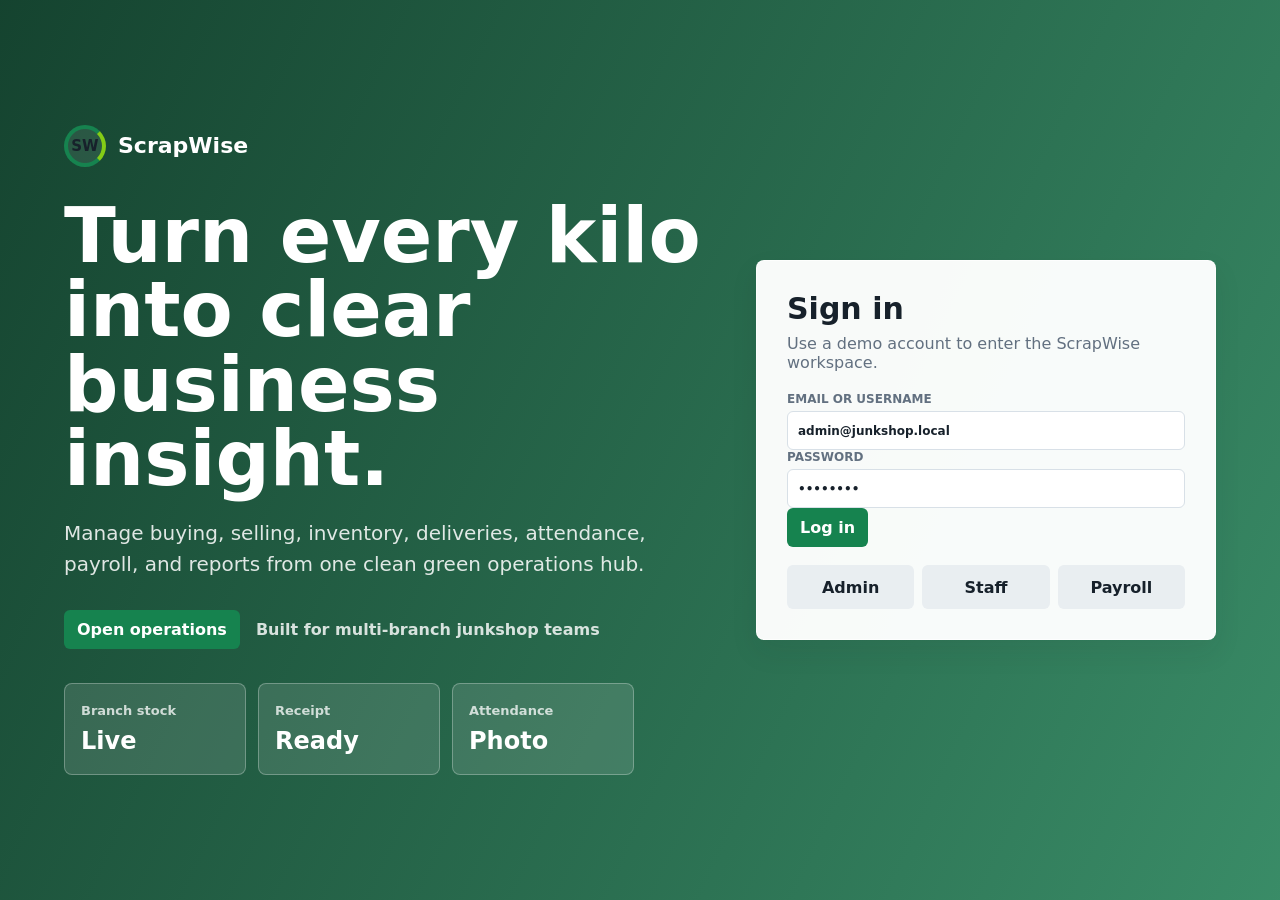
==== index.html @ ba348391 "Add files via upload" ====
<!doctype html>
<html lang="en">
  <head>
    <meta charset="UTF-8" />
    <meta name="viewport" content="width=device-width, initial-scale=1.0" />
    <title>ScrapWise</title>
    <link rel="stylesheet" href="styles.css" />
  </head>
  <body>
    <main id="app"></main>
    <script src="app.js"></script>
  </body>
</html>
---- styles.css ----
:root {
  --ink: #17212b;
  --muted: #627080;
  --line: #d8e0e7;
  --bg: #f1f7f3;
  --panel: #ffffff;
  --accent: #16834f;
  --accent-2: #b45309;
  --danger: #b91c1c;
  --good: #15803d;
  --info: #1d4ed8;
  --soft: #edf5f4;
  --shadow: 0 12px 28px rgba(23, 33, 43, 0.08);
}

* {
  box-sizing: border-box;
}

body {
  margin: 0;
  min-height: 100vh;
  background: var(--bg);
  color: var(--ink);
  font-family: Inter, ui-sans-serif, system-ui, -apple-system, BlinkMacSystemFont, "Segoe UI", sans-serif;
}

button,
input,
select,
textarea {
  font: inherit;
}

button {
  border: 0;
  cursor: pointer;
}

.login-page {
  min-height: 100vh;
  display: flex;
  align-items: stretch;
  padding: 0;
  background:
    linear-gradient(115deg, rgba(7, 56, 35, 0.94), rgba(17, 116, 72, 0.82)),
    url("https://images.unsplash.com/photo-1532996122724-e3c354a0b15b?auto=format&fit=crop&w=1800&q=80") center/cover;
}

.landing-shell {
  width: 100%;
  min-height: 100vh;
  display: grid;
  grid-template-columns: minmax(320px, 1fr) minmax(360px, 460px);
  align-items: center;
  gap: 36px;
  padding: 42px clamp(22px, 5vw, 72px);
}

.landing-copy {
  max-width: 780px;
  color: #ffffff;
}

.landing-brand {
  display: inline-flex;
  align-items: center;
  gap: 12px;
  margin-bottom: 32px;
  font-size: 22px;
  font-weight: 900;
}

.hero-logo {
  background: rgba(255, 255, 255, 0.08);
  border-color: #ffffff;
  border-right-color: #9ee6bd;
  color: #ffffff;
}

.landing-copy h1 {
  max-width: 760px;
  margin: 0;
  font-size: clamp(42px, 6vw, 76px);
  line-height: 0.98;
  letter-spacing: 0;
}

.landing-copy p {
  max-width: 620px;
  margin: 22px 0 0;
  color: rgba(255, 255, 255, 0.86);
  font-size: 20px;
  line-height: 1.55;
}

.landing-actions {
  display: flex;
  flex-wrap: wrap;
  align-items: center;
  gap: 16px;
  margin-top: 30px;
}

.hero-btn {
  display: inline-flex;
  align-items: center;
  min-height: 50px;
  padding-inline: 20px;
  text-decoration: none;
  background: #ffffff;
  color: #0d6039;
}

.landing-actions span {
  color: rgba(255, 255, 255, 0.82);
  font-weight: 800;
}

.hero-metrics {
  display: grid;
  grid-template-columns: repeat(3, minmax(110px, 1fr));
  gap: 12px;
  max-width: 570px;
  margin-top: 34px;
}

.hero-metrics .card {
  min-height: 92px;
  background: rgba(255, 255, 255, 0.12);
  border-color: rgba(255, 255, 255, 0.28);
  color: #ffffff;
  box-shadow: none;
}

.hero-metrics .card .label {
  color: rgba(255, 255, 255, 0.76);
}

.hero-metrics .card .value {
  font-size: 24px;
}

.login-panel {
  width: 100%;
  background: rgba(255, 255, 255, 0.97);
  border: 1px solid rgba(255, 255, 255, 0.72);
  border-radius: 8px;
  box-shadow: var(--shadow);
  padding: 30px;
}

.login-panel h1,
.login-panel h2 {
  margin: 0 0 8px;
  font-size: 30px;
  letter-spacing: 0;
}

.login-panel p {
  color: var(--muted);
  margin: 0 0 20px;
}

.demo-logins {
  display: grid;
  grid-template-columns: repeat(3, 1fr);
  gap: 8px;
  margin-top: 18px;
}

.demo-logins button {
  min-height: 44px;
  border-radius: 6px;
  color: var(--ink);
  background: #e9eef1;
  font-weight: 700;
}

.shell {
  min-height: 100vh;
  display: grid;
  grid-template-columns: 292px 1fr;
}

.sidebar {
  background: #ffffff;
  color: var(--ink);
  padding: 18px 14px;
  display: flex;
  flex-direction: column;
  gap: 18px;
  border-right: 1px solid var(--line);
}

.brand {
  display: flex;
  align-items: center;
  gap: 12px;
  min-height: 62px;
  padding: 0 4px;
  font-weight: 800;
  font-size: 18px;
}

.brand small,
.user-box small {
  display: block;
  margin-top: 2px;
  color: #347b56;
  font-size: 13px;
  font-weight: 700;
}

.brand-logo {
  width: 42px;
  height: 42px;
  display: grid;
  place-items: center;
  border: 4px solid var(--accent);
  border-right-color: #84cc16;
  border-radius: 50%;
  color: #17212b;
  font-size: 15px;
  font-weight: 900;
}

.mark {
  width: 36px;
  height: 36px;
  display: grid;
  place-items: center;
  background: #f59e0b;
  color: #18242f;
  border-radius: 8px;
}

.user-box {
  display: grid;
  grid-template-columns: 44px 1fr;
  align-items: center;
  gap: 12px;
  padding: 12px;
  border: 1px solid transparent;
  border-radius: 8px;
  background: #f1f6fb;
}

.user-box strong,
.user-box span {
  display: block;
}

.user-box span {
  color: var(--ink);
  font-size: 13px;
  margin-top: 3px;
}

.avatar {
  width: 44px;
  height: 44px;
  display: grid !important;
  place-items: center;
  border-radius: 50%;
  background: var(--accent);
  color: #ffffff !important;
  font-weight: 900;
}

.nav {
  display: grid;
  gap: 7px;
}

.nav button {
  min-height: 46px;
  display: grid;
  grid-template-columns: 28px 1fr;
  align-items: center;
  gap: 10px;
  text-align: left;
  padding: 10px 14px;
  border-radius: 8px;
  color: #536680;
  background: transparent;
  font-weight: 800;
}

.nav button.active,
.nav button:hover {
  background: var(--accent);
  color: #ffffff;
  box-shadow: 0 6px 14px rgba(22, 131, 79, 0.22);
}

.nav-icon {
  width: 22px;
  height: 22px;
  fill: none;
  stroke: currentColor;
  stroke-width: 2;
  stroke-linecap: round;
  stroke-linejoin: round;
}

.logout {
  margin-top: auto;
  min-height: 42px;
  display: grid;
  grid-template-columns: 22px 1fr;
  align-items: center;
  gap: 8px;
  border-radius: 6px;
  background: #ffffff;
  color: #17212b;
  border: 1px solid var(--line);
  font-weight: 800;
}

.sidebar-footer {
  margin-top: auto;
  display: grid;
  gap: 14px;
  padding-top: 14px;
  border-top: 1px solid var(--line);
}

.language-row {
  display: flex;
  align-items: center;
  justify-content: space-between;
  gap: 12px;
  color: #536680;
  font-weight: 800;
}

.language-toggle {
  display: inline-flex;
  padding: 3px;
  border: 1px solid var(--line);
  border-radius: 8px;
  background: #f1f6fb;
}

.language-toggle button {
  min-width: 44px;
  min-height: 32px;
  border-radius: 6px;
  background: transparent;
  color: #536680;
  font-weight: 900;
}

.language-toggle button.active {
  background: var(--accent);
  color: #ffffff;
}

.content {
  min-width: 0;
  padding: 32px;
}

.topbar {
  display: flex;
  align-items: flex-start;
  justify-content: space-between;
  gap: 16px;
  margin-bottom: 18px;
}

.topbar h2 {
  margin: 0;
  font-size: 28px;
}

.topbar p {
  margin: 5px 0 0;
  color: var(--muted);
}

.grid {
  display: grid;
  gap: 14px;
}

.cards {
  grid-template-columns: repeat(auto-fit, minmax(190px, 1fr));
}

.card,
.panel {
  background: var(--panel);
  border: 1px solid var(--line);
  border-radius: 8px;
  box-shadow: 0 5px 16px rgba(23, 33, 43, 0.05);
}

.card {
  padding: 16px;
  min-height: 104px;
}

.card .label {
  color: var(--muted);
  font-size: 13px;
  font-weight: 700;
}

.card .value {
  display: block;
  margin-top: 8px;
  font-size: 26px;
  font-weight: 850;
}

.panel {
  padding: 16px;
}

.panel-head {
  display: flex;
  align-items: center;
  justify-content: space-between;
  gap: 12px;
  margin-bottom: 14px;
}

.panel-head h3 {
  margin: 0;
  font-size: 18px;
}

.toolbar {
  display: flex;
  flex-wrap: wrap;
  gap: 8px;
  align-items: center;
  margin-bottom: 14px;
}

.form-grid {
  display: grid;
  grid-template-columns: repeat(auto-fit, minmax(180px, 1fr));
  gap: 10px;
}

label {
  display: grid;
  gap: 5px;
  color: var(--muted);
  font-size: 12px;
  font-weight: 800;
  text-transform: uppercase;
}

input,
select,
textarea {
  width: 100%;
  min-height: 39px;
  border: 1px solid var(--line);
  border-radius: 6px;
  background: #ffffff;
  color: var(--ink);
  padding: 8px 10px;
}

textarea {
  min-height: 76px;
  resize: vertical;
}

.btn {
  min-height: 39px;
  padding: 8px 13px;
  border-radius: 6px;
  background: var(--accent);
  color: #ffffff;
  font-weight: 800;
}

.btn.secondary {
  background: #e7eef1;
  color: var(--ink);
}

.btn.warning {
  background: var(--accent-2);
}

.btn.danger {
  background: var(--danger);
}

.camera-box {
  display: grid;
  grid-template-columns: repeat(auto-fit, minmax(220px, 1fr));
  gap: 12px;
  margin: 14px 0;
}

.camera-box video,
.attendance-photo {
  width: 100%;
  aspect-ratio: 4 / 3;
  object-fit: cover;
  border: 1px solid var(--line);
  border-radius: 8px;
  background: #101820;
}

.thumb {
  width: 72px;
  height: 54px;
  object-fit: cover;
  border: 1px solid var(--line);
  border-radius: 6px;
}

.file-capture {
  width: auto;
  min-height: 39px;
  display: inline-grid;
  place-items: center;
  padding: 8px 13px;
  border-radius: 6px;
  background: #e7eef1;
  color: var(--ink);
}

.file-capture input {
  display: none;
}

.table-wrap {
  overflow-x: auto;
}

table {
  width: 100%;
  border-collapse: collapse;
  min-width: 760px;
}

th,
td {
  padding: 11px 10px;
  border-bottom: 1px solid var(--line);
  text-align: left;
  vertical-align: top;
}

tr.row-editing td {
  background: #fff7df;
}

th {
  background: #eef3f5;
  color: #405160;
  font-size: 12px;
  text-transform: uppercase;
}

.amount,
.num {
  text-align: right;
}

.badge {
  display: inline-flex;
  align-items: center;
  min-height: 24px;
  padding: 3px 8px;
  border-radius: 999px;
  background: #edf2f7;
  color: #314353;
  font-size: 12px;
  font-weight: 800;
}

.badge.good {
  background: #dcfce7;
  color: #166534;
}

.badge.warn {
  background: #fef3c7;
  color: #92400e;
}

.badge.danger {
  background: #fee2e2;
  color: #991b1b;
}

.split {
  display: grid;
  grid-template-columns: minmax(280px, 0.85fr) minmax(360px, 1.15fr);
  gap: 14px;
}

.bars {
  display: grid;
  gap: 10px;
}

.bar-row {
  display: grid;
  grid-template-columns: 140px 1fr 72px;
  gap: 10px;
  align-items: center;
}

.bar {
  height: 14px;
  background: #e6edf1;
  border-radius: 99px;
  overflow: hidden;
}

.bar span {
  display: block;
  height: 100%;
  border-radius: inherit;
  background: linear-gradient(90deg, #0f766e, #f59e0b);
}

.notice {
  padding: 10px 12px;
  border: 1px solid #f6d58b;
  background: #fff7df;
  color: #784b07;
  border-radius: 6px;
  margin-bottom: 12px;
}

.hidden {
  display: none !important;
}

@media (max-width: 860px) {
  .landing-shell {
    grid-template-columns: 1fr;
    gap: 24px;
    padding: 24px;
  }

  .landing-copy h1 {
    font-size: 42px;
  }

  .landing-copy p {
    font-size: 17px;
  }

  .hero-metrics {
    grid-template-columns: 1fr;
  }

  .shell {
    grid-template-columns: 1fr;
  }

  .sidebar {
    position: static;
  }

  .nav {
    grid-template-columns: repeat(auto-fit, minmax(135px, 1fr));
  }

  .split {
    grid-template-columns: 1fr;
  }

  .content {
    padding: 16px;
  }

  .topbar {
    display: grid;
  }
}
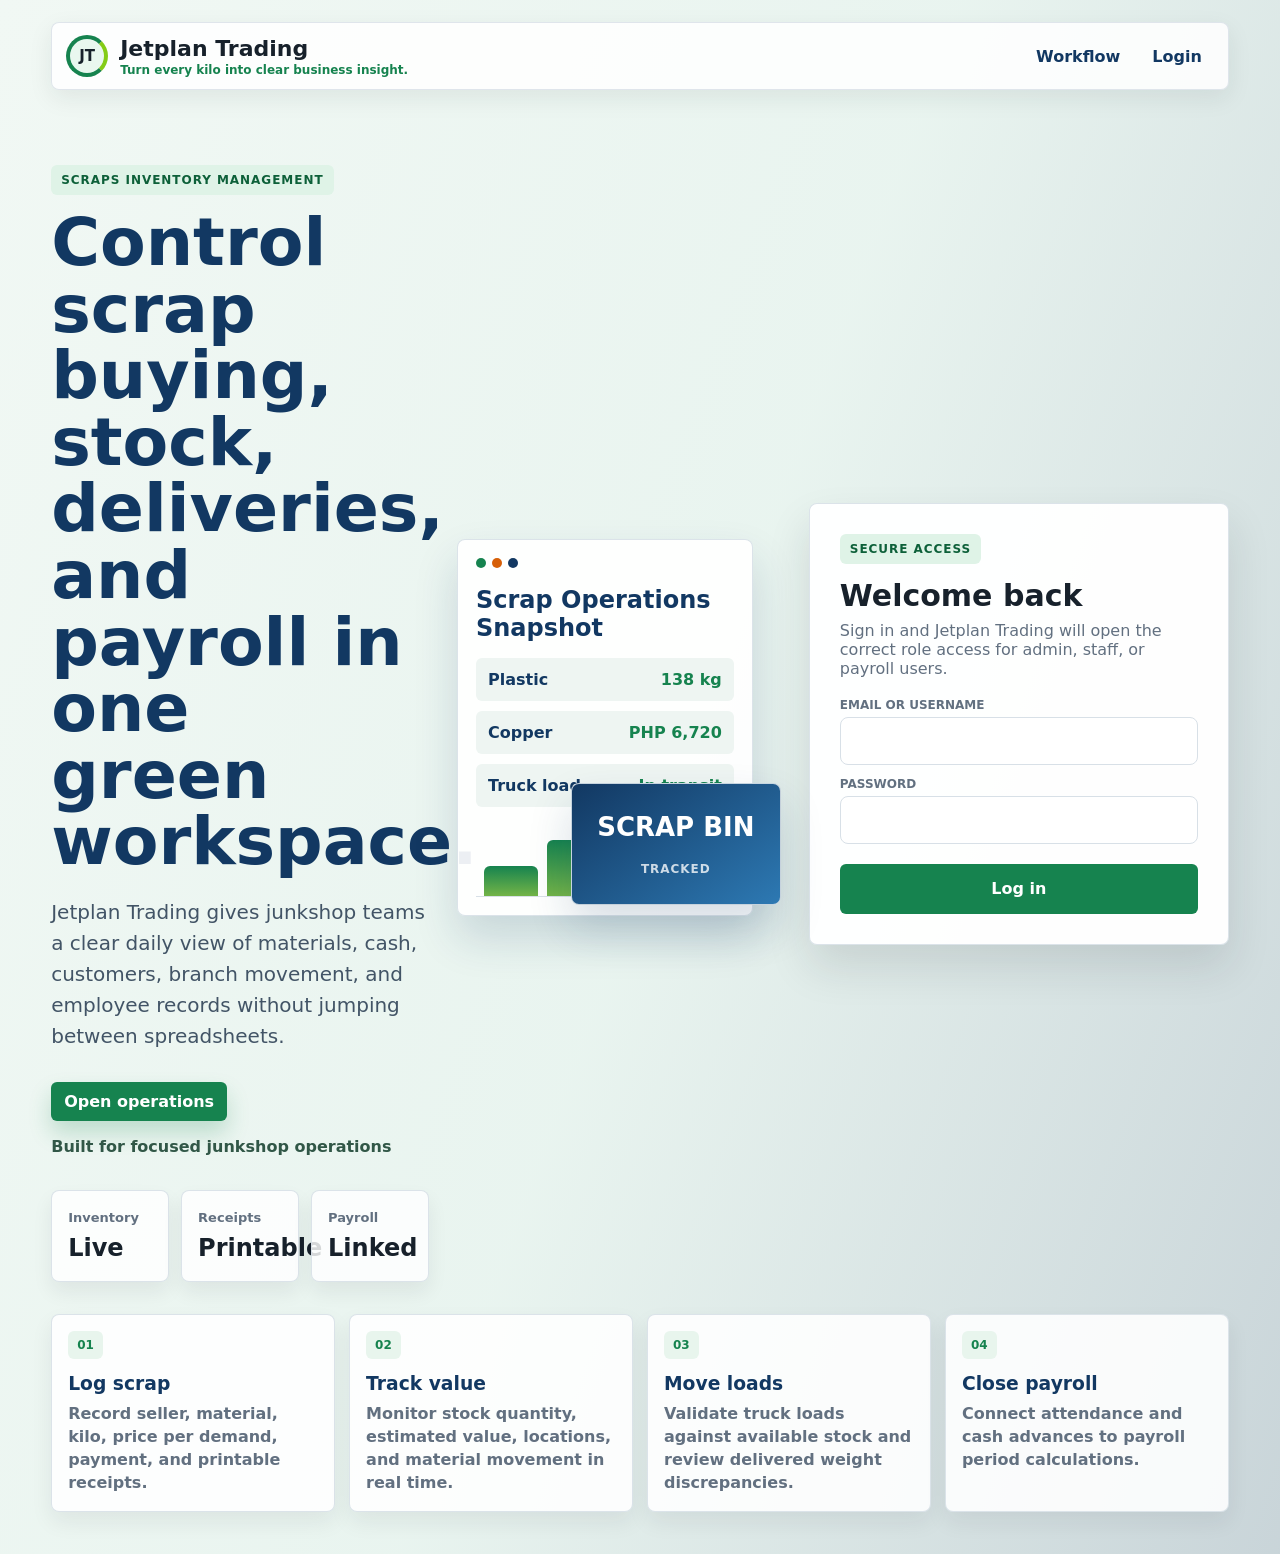
==== commit f037fd39: "Add files via upload" ====
--- a/index.html
+++ b/index.html
@@ -3,7 +3,7 @@
   <head>
     <meta charset="UTF-8" />
     <meta name="viewport" content="width=device-width, initial-scale=1.0" />
-    <title>ScrapWise</title>
+    <title>Jetplan Trading</title>
     <link rel="stylesheet" href="styles.css" />
   </head>
   <body>
--- a/styles.css
+++ b/styles.css
@@ -37,59 +37,130 @@
   cursor: pointer;
 }
 
+.inline-field-action {
+  display: grid;
+  grid-template-columns: minmax(0, 1fr) auto;
+  gap: 8px;
+  align-items: stretch;
+}
+
+.inline-field-action .btn {
+  min-height: 40px;
+  white-space: nowrap;
+}
+
 .login-page {
   min-height: 100vh;
-  display: flex;
-  align-items: stretch;
+  display: block;
   padding: 0;
   background:
-    linear-gradient(115deg, rgba(7, 56, 35, 0.94), rgba(17, 116, 72, 0.82)),
-    url("https://images.unsplash.com/photo-1532996122724-e3c354a0b15b?auto=format&fit=crop&w=1800&q=80") center/cover;
+    linear-gradient(110deg, rgba(241, 248, 244, 0.98), rgba(232, 244, 239, 0.9) 52%, rgba(18, 56, 98, 0.18)),
+    url("https://images.unsplash.com/photo-1532996122724-e3c354a0b15b?auto=format&fit=crop&w=1800&q=80") center/cover fixed;
+}
+
+.landing-wrap {
+  min-height: 100vh;
+  display: grid;
+  gap: 24px;
+  padding: 22px clamp(18px, 4vw, 64px) 42px;
+}
+
+.landing-nav {
+  display: flex;
+  align-items: center;
+  justify-content: space-between;
+  gap: 18px;
+  padding: 12px 14px;
+  border: 1px solid rgba(216, 224, 231, 0.82);
+  border-radius: 8px;
+  background: rgba(255, 255, 255, 0.86);
+  box-shadow: 0 8px 24px rgba(23, 33, 43, 0.08);
+}
+
+.landing-nav nav {
+  display: flex;
+  gap: 8px;
+}
+
+.landing-nav a {
+  display: inline-flex;
+  align-items: center;
+  min-height: 38px;
+  padding: 0 12px;
+  border-radius: 6px;
+  color: #123862;
+  font-weight: 850;
+  text-decoration: none;
 }
 
 .landing-shell {
   width: 100%;
-  min-height: 100vh;
-  display: grid;
-  grid-template-columns: minmax(320px, 1fr) minmax(360px, 460px);
-  align-items: center;
-  gap: 36px;
-  padding: 42px clamp(22px, 5vw, 72px);
+  display: grid;
+  grid-template-columns: minmax(360px, 1.05fr) minmax(320px, .9fr) minmax(340px, 420px);
+  align-items: center;
+  gap: 28px;
+  padding: clamp(28px, 4vw, 54px) 0 8px;
 }
 
 .landing-copy {
-  max-width: 780px;
-  color: #ffffff;
+  max-width: 760px;
+  color: var(--ink);
 }
 
 .landing-brand {
   display: inline-flex;
   align-items: center;
   gap: 12px;
-  margin-bottom: 32px;
   font-size: 22px;
   font-weight: 900;
 }
 
+.landing-brand span:last-child {
+  display: grid;
+  gap: 2px;
+}
+
+.landing-brand small {
+  color: var(--accent);
+  font-size: 12px;
+  font-weight: 850;
+}
+
 .hero-logo {
-  background: rgba(255, 255, 255, 0.08);
-  border-color: #ffffff;
-  border-right-color: #9ee6bd;
-  color: #ffffff;
+  background: #e9f7ef;
+  border-color: #16834f;
+  border-right-color: #123862;
+  color: #0d6039;
+}
+
+.landing-kicker,
+.login-eyebrow {
+  display: inline-flex;
+  width: fit-content;
+  margin-bottom: 14px;
+  padding: 8px 10px;
+  border-radius: 6px;
+  background: #dff3e7;
+  color: #0d6039;
+  font-size: 12px;
+  font-weight: 900;
+  letter-spacing: .08em;
+  text-transform: uppercase;
 }
 
 .landing-copy h1 {
   max-width: 760px;
   margin: 0;
-  font-size: clamp(42px, 6vw, 76px);
-  line-height: 0.98;
+  color: #123862;
+  font-size: clamp(42px, 5.2vw, 72px);
+  line-height: 1;
   letter-spacing: 0;
 }
 
 .landing-copy p {
   max-width: 620px;
   margin: 22px 0 0;
-  color: rgba(255, 255, 255, 0.86);
+  color: #425466;
   font-size: 20px;
   line-height: 1.55;
 }
@@ -108,12 +179,13 @@
   min-height: 50px;
   padding-inline: 20px;
   text-decoration: none;
-  background: #ffffff;
-  color: #0d6039;
+  background: var(--accent);
+  color: #ffffff;
+  box-shadow: 0 12px 22px rgba(22, 131, 79, 0.22);
 }
 
 .landing-actions span {
-  color: rgba(255, 255, 255, 0.82);
+  color: #315747;
   font-weight: 800;
 }
 
@@ -127,26 +199,132 @@
 
 .hero-metrics .card {
   min-height: 92px;
-  background: rgba(255, 255, 255, 0.12);
-  border-color: rgba(255, 255, 255, 0.28);
-  color: #ffffff;
-  box-shadow: none;
+  background: rgba(255, 255, 255, 0.82);
+  border-color: rgba(216, 224, 231, 0.9);
+  color: var(--ink);
+  box-shadow: 0 10px 20px rgba(23, 33, 43, 0.07);
 }
 
 .hero-metrics .card .label {
-  color: rgba(255, 255, 255, 0.76);
+  color: var(--muted);
 }
 
 .hero-metrics .card .value {
   font-size: 24px;
 }
 
+.landing-visual {
+  position: relative;
+  min-height: 430px;
+}
+
+.visual-card {
+  border: 1px solid rgba(216, 224, 231, 0.9);
+  border-radius: 8px;
+  background: rgba(255, 255, 255, 0.92);
+  box-shadow: 0 22px 44px rgba(18, 56, 98, 0.16);
+}
+
+.visual-main {
+  position: absolute;
+  inset: 30px 28px auto 0;
+  min-height: 298px;
+  padding: 18px;
+}
+
+.visual-head {
+  display: flex;
+  gap: 6px;
+  margin-bottom: 18px;
+}
+
+.visual-head span {
+  width: 10px;
+  height: 10px;
+  border-radius: 50%;
+  background: #16834f;
+}
+
+.visual-head span:nth-child(2) { background: #d65f08; }
+.visual-head span:nth-child(3) { background: #123862; }
+
+.visual-main h3 {
+  margin: 0 0 16px;
+  color: #123862;
+  font-size: 24px;
+}
+
+.visual-row {
+  display: grid;
+  grid-template-columns: 1fr auto;
+  gap: 10px;
+  align-items: center;
+  margin-top: 10px;
+  padding: 12px;
+  border-radius: 6px;
+  background: #eef5f2;
+  color: #123862;
+  font-weight: 850;
+}
+
+.visual-row strong {
+  color: var(--accent);
+}
+
+.visual-bars {
+  display: grid;
+  grid-template-columns: repeat(4, 1fr);
+  align-items: end;
+  gap: 9px;
+  height: 72px;
+  margin-top: 18px;
+  padding: 0 8px;
+  border-bottom: 1px solid var(--line);
+}
+
+.visual-bars i {
+  display: block;
+  border-radius: 6px 6px 0 0;
+  background: linear-gradient(180deg, #16834f, #73b447);
+}
+
+.visual-bars i:nth-child(1) { height: 42%; }
+.visual-bars i:nth-child(2) { height: 78%; }
+.visual-bars i:nth-child(3) { height: 55%; background: linear-gradient(180deg, #123862, #2d79b3); }
+.visual-bars i:nth-child(4) { height: 88%; }
+
+.visual-bin {
+  position: absolute;
+  right: 0;
+  bottom: 34px;
+  width: 210px;
+  min-height: 122px;
+  display: grid;
+  place-items: center;
+  padding: 18px;
+  background: linear-gradient(145deg, #123862, #2d79b3);
+  color: #fff;
+  text-align: center;
+}
+
+.visual-bin strong {
+  font-size: 26px;
+}
+
+.visual-bin span {
+  color: rgba(255, 255, 255, 0.78);
+  font-size: 12px;
+  font-weight: 900;
+  letter-spacing: .08em;
+  text-transform: uppercase;
+}
+
 .login-panel {
   width: 100%;
-  background: rgba(255, 255, 255, 0.97);
-  border: 1px solid rgba(255, 255, 255, 0.72);
+  background: rgba(255, 255, 255, 0.96);
+  border: 1px solid rgba(216, 224, 231, 0.9);
   border-radius: 8px;
-  box-shadow: var(--shadow);
+  box-shadow: 0 22px 44px rgba(23, 33, 43, 0.12);
   padding: 30px;
 }
 
@@ -162,19 +340,57 @@
   margin: 0 0 20px;
 }
 
-.demo-logins {
-  display: grid;
-  grid-template-columns: repeat(3, 1fr);
-  gap: 8px;
-  margin-top: 18px;
-}
-
-.demo-logins button {
-  min-height: 44px;
+.login-panel label {
+  margin-bottom: 12px;
+}
+
+.login-panel input {
+  min-height: 48px;
+  border-radius: 8px;
+}
+
+.login-panel button[type="submit"] {
+  width: 100%;
+  min-height: 50px;
+  margin-top: 8px;
+}
+
+.landing-workflow {
+  display: grid;
+  grid-template-columns: repeat(4, minmax(180px, 1fr));
+  gap: 14px;
+}
+
+.landing-workflow article {
+  min-height: 150px;
+  padding: 16px;
+  border: 1px solid rgba(216, 224, 231, 0.9);
+  border-radius: 8px;
+  background: rgba(255, 255, 255, 0.88);
+  box-shadow: 0 10px 22px rgba(23, 33, 43, 0.07);
+}
+
+.landing-workflow span {
+  display: inline-flex;
+  margin-bottom: 14px;
+  padding: 7px 9px;
   border-radius: 6px;
-  color: var(--ink);
-  background: #e9eef1;
-  font-weight: 700;
+  background: #e8f5ed;
+  color: var(--accent);
+  font-size: 12px;
+  font-weight: 900;
+}
+
+.landing-workflow h3 {
+  margin: 0 0 8px;
+  color: #123862;
+}
+
+.landing-workflow p {
+  margin: 0;
+  color: var(--muted);
+  line-height: 1.45;
+  font-weight: 650;
 }
 
 .shell {
@@ -432,6 +648,870 @@
   font-size: 18px;
 }
 
+.inner-head {
+  margin-top: 14px;
+}
+
+.tab-row {
+  display: flex;
+  flex-wrap: wrap;
+  gap: 10px;
+  margin: 0 0 14px;
+  padding: 8px;
+  border: 1px solid var(--line);
+  border-radius: 8px;
+  background: #f8fbfc;
+  box-shadow: inset 0 0 0 1px rgba(18, 56, 98, 0.04);
+}
+
+.tab-row button {
+  --tab-color: #123862;
+  min-height: 38px;
+  padding: 0 16px;
+  border-radius: 6px;
+  background: var(--tab-color);
+  color: #ffffff;
+  font-weight: 850;
+  box-shadow: 0 6px 14px rgba(18, 56, 98, 0.12);
+  transition: transform 0.15s ease, box-shadow 0.15s ease, filter 0.15s ease;
+}
+
+.tab-row button:nth-child(2),
+.tab-row button:nth-child(5) {
+  --tab-color: #d65f08;
+}
+
+.tab-row button:nth-child(3) {
+  --tab-color: #16834f;
+}
+
+.tab-row button:nth-child(4) {
+  --tab-color: #123862;
+}
+
+.tab-row button:nth-child(6) {
+  --tab-color: #16834f;
+}
+
+.tab-row button:hover {
+  filter: brightness(1.06);
+  transform: translateY(-1px);
+}
+
+.tab-row button.active {
+  background: var(--tab-color);
+  color: #ffffff;
+  outline: 3px solid rgba(22, 131, 79, 0.22);
+  box-shadow: 0 10px 20px rgba(18, 56, 98, 0.2), inset 0 -4px 0 rgba(255, 255, 255, 0.28);
+  transform: translateY(-1px);
+}
+
+.report-tab-row {
+  gap: 6px;
+  padding: 6px;
+  margin-bottom: 10px;
+}
+
+.report-tab-row button {
+  min-height: 32px;
+  padding: 0 12px;
+  font-size: 13px;
+}
+
+.material-day-list {
+  display: grid;
+  gap: 14px;
+}
+
+.material-stock-card {
+  overflow: hidden;
+  border: 1px solid var(--line);
+  border-radius: 8px;
+  background: #ffffff;
+}
+
+.material-stock-head {
+  display: flex;
+  align-items: center;
+  justify-content: space-between;
+  gap: 12px;
+  padding: 14px 16px;
+  background: #eef5f2;
+  border-bottom: 1px solid var(--line);
+}
+
+.material-stock-head h3 {
+  margin: 0 0 4px;
+  color: #123862;
+}
+
+.material-stock-head span {
+  color: var(--muted);
+  font-size: 12px;
+  font-weight: 850;
+}
+
+.material-stock-summary {
+  display: grid;
+  gap: 4px;
+  text-align: right;
+  white-space: nowrap;
+}
+
+.material-stock-summary strong {
+  color: var(--accent);
+  font-size: 22px;
+}
+
+.material-day {
+  padding: 14px 16px;
+  border-top: 1px solid #edf2f5;
+}
+
+.material-day:first-of-type {
+  border-top: 0;
+}
+
+.material-day-head {
+  display: flex;
+  justify-content: space-between;
+  gap: 12px;
+  margin-bottom: 8px;
+}
+
+.material-day-head span {
+  color: var(--muted);
+  font-size: 12px;
+  font-weight: 850;
+}
+
+.report-summary-grid {
+  display: grid;
+  grid-template-columns: repeat(auto-fit, minmax(190px, 1fr));
+  gap: 12px;
+}
+
+.report-summary-card {
+  display: grid;
+  gap: 7px;
+  padding: 14px;
+  border: 1px solid var(--line);
+  border-left: 5px solid var(--accent);
+  border-radius: 8px;
+  background: #ffffff;
+  box-shadow: 0 8px 18px rgba(23, 33, 43, 0.05);
+}
+
+.report-summary-card span,
+.report-summary-card small {
+  color: var(--muted);
+  font-size: 12px;
+  font-weight: 850;
+}
+
+.report-summary-card strong {
+  color: var(--ink);
+  font-size: 24px;
+  line-height: 1.1;
+}
+
+.report-sheet {
+  border: 1px solid var(--line);
+  border-radius: 8px;
+  background: #ffffff;
+  overflow: hidden;
+}
+
+.report-sheet .table-wrap {
+  max-height: 52vh;
+  overflow: auto;
+}
+
+.report-sheet table {
+  min-width: 1120px;
+  font-size: 13px;
+}
+
+.report-sheet th,
+.report-sheet td {
+  padding: 8px 10px;
+  border-right: 1px solid #e7edf2;
+}
+
+.report-sheet th:last-child,
+.report-sheet td:last-child {
+  border-right: 0;
+}
+
+.report-sheet th {
+  position: sticky;
+  top: 0;
+  z-index: 1;
+}
+
+tr.report-total-row td {
+  background: #f8fbfa;
+  border-top: 2px solid var(--accent);
+  color: var(--ink);
+  font-weight: 900;
+}
+
+.dashboard-hero {
+  display: grid;
+  grid-template-columns: 1fr auto;
+  gap: 18px;
+  align-items: center;
+  padding: 22px 24px;
+  border-radius: 8px;
+  background: linear-gradient(135deg, #0c6b45, #1178a8 74%);
+  color: #fff;
+  box-shadow: 0 12px 28px rgba(15, 94, 75, 0.22);
+}
+
+.inventory-hero {
+  grid-template-columns: minmax(320px, .9fr) minmax(360px, 1fr);
+  min-height: 286px;
+  overflow: hidden;
+  position: relative;
+  background:
+    linear-gradient(90deg, rgba(255, 255, 255, 0.94), rgba(232, 243, 247, 0.82)),
+    repeating-linear-gradient(0deg, rgba(22, 131, 79, 0.06) 0 1px, transparent 1px 52px),
+    linear-gradient(135deg, #f8fbfd, #dbe8f0);
+  color: #123862;
+}
+
+.inventory-hero::before,
+.inventory-hero::after {
+  content: "";
+  position: absolute;
+  left: 24px;
+  right: 24px;
+  height: 2px;
+  background: linear-gradient(90deg, transparent, rgba(18, 56, 98, 0.3), transparent);
+}
+
+.inventory-hero::before { top: 24px; }
+.inventory-hero::after { bottom: 24px; }
+
+.inventory-hero h1 {
+  color: #123862;
+  font-size: clamp(34px, 4vw, 52px);
+  letter-spacing: 0;
+}
+
+.inventory-hero p,
+.inventory-hero .dash-eyebrow {
+  color: #284c72;
+}
+
+.hero-flow {
+  display: grid;
+  gap: 8px;
+  max-width: 360px;
+  margin-top: 18px;
+  color: #123862;
+  font-size: 18px;
+  font-weight: 900;
+  text-align: center;
+}
+
+.hero-flow strong {
+  width: 0;
+  height: 32px;
+  margin: 0 auto;
+  border-left: 12px solid transparent;
+  border-right: 12px solid transparent;
+  border-top: 26px solid #123862;
+}
+
+.scrap-scene {
+  position: relative;
+  min-height: 235px;
+  align-self: stretch;
+}
+
+.robot-arm {
+  position: absolute;
+  left: 8px;
+  bottom: 26px;
+  width: 132px;
+  height: 132px;
+  border-radius: 8px;
+}
+
+.robot-arm::before,
+.robot-arm::after,
+.robot-arm span {
+  content: "";
+  position: absolute;
+  background: #f2a51f;
+  border: 5px solid #123862;
+  box-shadow: inset 0 0 0 4px rgba(255, 255, 255, 0.18);
+}
+
+.robot-arm::before {
+  left: 14px;
+  bottom: 12px;
+  width: 34px;
+  height: 112px;
+  border-radius: 24px;
+  transform: rotate(35deg);
+}
+
+.robot-arm::after {
+  left: 56px;
+  top: 22px;
+  width: 82px;
+  height: 28px;
+  border-radius: 20px;
+  transform: rotate(-22deg);
+}
+
+.robot-arm span {
+  left: 16px;
+  bottom: 0;
+  width: 78px;
+  height: 28px;
+  border-radius: 8px;
+}
+
+.scrap-parts {
+  position: absolute;
+  left: 118px;
+  right: 190px;
+  bottom: 46px;
+  height: 120px;
+}
+
+.scrap-parts i {
+  position: absolute;
+  display: block;
+  border: 5px solid #123862;
+  background: #d9e4eb;
+  box-shadow: 0 10px 18px rgba(18, 56, 98, 0.16);
+}
+
+.scrap-parts i:nth-child(1) {
+  left: 8px;
+  bottom: 0;
+  width: 64px;
+  height: 64px;
+  border-radius: 50%;
+  background: radial-gradient(circle, #f8fbfd 0 30%, #9dadb9 31% 48%, #d9e4eb 49%);
+}
+
+.scrap-parts i:nth-child(2) {
+  left: 82px;
+  bottom: 12px;
+  width: 86px;
+  height: 44px;
+  border-radius: 24px;
+  background: linear-gradient(90deg, #6d7d89, #d9e4eb, #6d7d89);
+}
+
+.scrap-parts i:nth-child(3) {
+  right: 16px;
+  bottom: 22px;
+  width: 70px;
+  height: 70px;
+  border-radius: 50%;
+  background: radial-gradient(circle, #f8fbfd 0 32%, #9dadb9 33% 48%, #d9e4eb 49%);
+}
+
+.scrap-parts i:nth-child(4) {
+  left: 160px;
+  top: 8px;
+  width: 40px;
+  height: 40px;
+  border-radius: 50%;
+  border-color: #8b4a17;
+  background: #c96d21;
+}
+
+.scrap-parts i:nth-child(5) {
+  right: 94px;
+  bottom: 4px;
+  width: 52px;
+  height: 42px;
+  border-radius: 6px;
+  background: #738596;
+}
+
+.scrap-bin {
+  position: absolute;
+  right: 8px;
+  bottom: 22px;
+  width: 245px;
+  height: 132px;
+  display: grid;
+  place-items: center;
+  border: 6px solid #123862;
+  border-top-width: 12px;
+  border-radius: 8px 8px 14px 14px;
+  background: linear-gradient(145deg, #2d79b3, #144c83);
+  color: #fff;
+  box-shadow: 0 16px 24px rgba(18, 56, 98, 0.22);
+}
+
+.scrap-bin::before {
+  content: "";
+  position: absolute;
+  top: -30px;
+  left: -12px;
+  right: -12px;
+  height: 26px;
+  border: 6px solid #123862;
+  border-radius: 8px;
+  background: #9bb8cb;
+}
+
+.scrap-bin strong {
+  font-size: 30px;
+  line-height: 1;
+}
+
+.scrap-bin span {
+  font-size: 12px;
+  font-weight: 900;
+  letter-spacing: .08em;
+  text-transform: uppercase;
+  opacity: .88;
+}
+
+.scrap-pipeline {
+  border: 1px solid var(--line);
+  border-radius: 8px;
+  background: linear-gradient(180deg, #ffffff, #edf5f7);
+  padding: 16px;
+  box-shadow: var(--shadow);
+}
+
+.pipeline-title {
+  display: grid;
+  grid-template-columns: 1fr auto 1fr;
+  gap: 14px;
+  align-items: center;
+  margin-bottom: 14px;
+  color: #123862;
+  text-align: center;
+}
+
+.pipeline-title h3 {
+  margin: 0;
+  font-size: 23px;
+}
+
+.pipeline-title span {
+  height: 2px;
+  background: linear-gradient(90deg, transparent, rgba(18, 56, 98, 0.38), transparent);
+}
+
+.pipeline-grid {
+  display: grid;
+  grid-template-columns: repeat(5, minmax(160px, 1fr));
+  gap: 16px;
+}
+
+.pipeline-card {
+  overflow: hidden;
+  border: 1px solid var(--line);
+  border-radius: 8px;
+  background: #fff;
+  box-shadow: 0 8px 18px rgba(18, 56, 98, 0.12);
+}
+
+.pipeline-card h4 {
+  margin: 0;
+  padding: 13px 14px;
+  color: #fff;
+  font-size: 17px;
+  text-align: center;
+}
+
+.pipeline-card div {
+  display: grid;
+  gap: 8px;
+  padding: 12px;
+}
+
+.pipeline-card p {
+  display: grid;
+  grid-template-columns: 1fr auto;
+  gap: 8px;
+  align-items: center;
+  margin: 0;
+  padding: 10px 12px;
+  border-radius: 6px;
+  background: #eef3f5;
+  color: #123862;
+  font-weight: 850;
+}
+
+.pipeline-card strong {
+  color: var(--muted);
+  font-size: 12px;
+  text-align: right;
+}
+
+.pipeline-card.blue h4,
+.pipeline-card.navy h4 { background: #123862; }
+.pipeline-card.orange h4 { background: #d65f08; }
+.pipeline-card.green h4 { background: #16834f; }
+
+.impact-grid {
+  display: grid;
+  grid-template-columns: repeat(3, minmax(220px, 1fr));
+  gap: 16px;
+}
+
+.impact-card {
+  border: 1px solid var(--line);
+  border-radius: 8px;
+  background: #fff;
+  box-shadow: var(--shadow);
+  overflow: hidden;
+}
+
+.impact-card h3 {
+  margin: 0;
+  padding: 14px 16px;
+  color: #123862;
+  font-size: 18px;
+  border-bottom: 1px solid var(--line);
+}
+
+.impact-card div {
+  display: grid;
+  min-height: 118px;
+  place-items: center;
+  gap: 4px;
+  padding: 18px;
+  background: linear-gradient(180deg, #f8fbfd, #edf3f5);
+  text-align: center;
+}
+
+.impact-card strong {
+  font-size: 36px;
+  color: var(--accent);
+}
+
+.impact-card span {
+  color: #123862;
+  font-size: 18px;
+  font-weight: 900;
+}
+
+.impact-card.orange strong { color: #d65f08; }
+.impact-card.blue strong { color: #123862; }
+
+.dashboard-hero h1 {
+  margin: 4px 0;
+  font-size: 30px;
+}
+
+.dashboard-hero p,
+.dash-eyebrow {
+  margin: 0;
+  color: rgba(255, 255, 255, 0.84);
+  font-weight: 750;
+}
+
+.dash-eyebrow {
+  font-size: 12px;
+  letter-spacing: .08em;
+  text-transform: uppercase;
+}
+
+.inventory-hero h1 {
+  color: #123862;
+  font-size: clamp(34px, 4vw, 52px);
+}
+
+.inventory-hero p,
+.inventory-hero .dash-eyebrow {
+  color: #284c72;
+}
+
+.dash-date {
+  padding: 10px 12px;
+  border: 1px solid rgba(255, 255, 255, 0.34);
+  border-radius: 6px;
+  background: rgba(255, 255, 255, 0.14);
+  font-weight: 850;
+}
+
+.dash-kpi-band,
+.dash-panel,
+.dash-kpi {
+  border: 1px solid var(--line);
+  border-radius: 8px;
+  background: #fff;
+  box-shadow: 0 5px 16px rgba(23, 33, 43, 0.05);
+}
+
+.dash-kpi-band,
+.dash-panel {
+  padding: 16px;
+}
+
+.dash-band-head {
+  display: flex;
+  justify-content: space-between;
+  gap: 12px;
+  align-items: center;
+  margin-bottom: 12px;
+}
+
+.dash-band-head h3 {
+  margin: 0;
+  font-size: 20px;
+}
+
+.dash-band-head span,
+.mini-label {
+  color: var(--muted);
+  font-size: 12px;
+  font-weight: 800;
+}
+
+.danger-text {
+  color: #b91c1c;
+}
+
+.dash-kpi-grid {
+  display: grid;
+  grid-template-columns: repeat(auto-fit, minmax(210px, 1fr));
+  gap: 12px;
+}
+
+.amount-summary-grid {
+  grid-template-columns: repeat(auto-fit, minmax(250px, 1fr));
+}
+
+.dash-kpi {
+  display: grid;
+  grid-template-columns: minmax(112px, auto) minmax(0, 1fr);
+  gap: 12px;
+  align-items: center;
+  padding: 15px;
+  border-left: 5px solid #16834f;
+}
+
+.dash-kpi div {
+  display: grid;
+  gap: 7px;
+  min-width: 0;
+}
+
+.dash-kpi span,
+.dash-kpi small {
+  color: var(--muted);
+  font-size: 13px;
+  font-weight: 800;
+}
+
+.dash-kpi small {
+  display: block;
+}
+
+.dash-kpi strong {
+  justify-self: start;
+  font-variant-numeric: tabular-nums;
+}
+
+.dash-kpi strong {
+  color: var(--ink);
+  font-size: 25px;
+  line-height: 1;
+  text-align: left;
+  white-space: nowrap;
+}
+
+.dash-kpi.blue { border-left-color: #1178a8; }
+.dash-kpi.purple { border-left-color: #5b2aa0; }
+.dash-kpi.teal { border-left-color: #0f766e; }
+.dash-kpi.orange { border-left-color: #d97706; }
+
+.dash-grid {
+  display: grid;
+  grid-template-columns: minmax(250px, .55fr) minmax(320px, .95fr) minmax(440px, 1.25fr);
+  gap: 14px;
+}
+
+.dash-grid.lower {
+  grid-template-columns: minmax(250px, .55fr) minmax(520px, 1.2fr) minmax(320px, .8fr);
+}
+
+.dash-chart-row {
+  display: grid;
+  grid-template-columns: minmax(440px, 1.2fr) minmax(320px, .8fr);
+  gap: 14px;
+  align-items: stretch;
+}
+
+.dash-chart-row.lower {
+  grid-template-columns: minmax(520px, 1.1fr) minmax(320px, .9fr);
+}
+
+.dash-side {
+  display: grid;
+  gap: 12px;
+  align-content: start;
+}
+
+.funnel {
+  display: grid;
+  gap: 12px;
+  padding: 6px 0;
+}
+
+.funnel-row {
+  width: var(--w);
+  min-width: 46%;
+  margin: 0 auto;
+  padding: 13px 16px;
+  color: #fff;
+  background: hsl(calc(155 + var(--c) * 18), 74%, 36%);
+  clip-path: polygon(4% 0, 96% 0, 88% 100%, 12% 100%);
+  text-align: center;
+}
+
+.funnel-row strong {
+  display: block;
+  font-size: 24px;
+}
+
+.funnel-row span {
+  font-size: 13px;
+  font-weight: 800;
+}
+
+.combo-chart {
+  display: grid;
+  grid-template-columns: repeat(7, minmax(36px, 1fr));
+  gap: 12px;
+  height: 250px;
+  align-items: end;
+  padding: 12px 4px 0;
+  border-left: 1px solid var(--line);
+  border-bottom: 1px solid var(--line);
+}
+
+.combo-day {
+  display: grid;
+  gap: 6px;
+  height: 100%;
+  align-items: end;
+  text-align: center;
+}
+
+.combo-bars {
+  display: flex;
+  gap: 5px;
+  height: 210px;
+  align-items: end;
+  justify-content: center;
+}
+
+.combo-bars span {
+  width: 13px;
+  border-radius: 4px 4px 0 0;
+}
+
+.combo-bars .purchase,
+.chart-legend .purchase {
+  background: #16834f;
+}
+
+.combo-bars .sale,
+.chart-legend .sale {
+  background: #1178a8;
+}
+
+.chart-legend {
+  display: flex;
+  gap: 8px;
+  align-items: center;
+  justify-content: center;
+  margin-top: 10px;
+  color: var(--muted);
+  font-size: 12px;
+  font-weight: 800;
+}
+
+.chart-legend span {
+  width: 12px;
+  height: 12px;
+  border-radius: 3px;
+}
+
+.line-bars {
+  display: grid;
+  grid-template-columns: repeat(7, 1fr);
+  gap: 12px;
+  height: 250px;
+  align-items: end;
+  padding-top: 16px;
+}
+
+.line-bars div {
+  display: grid;
+  grid-template-rows: 1fr auto auto;
+  gap: 5px;
+  height: 100%;
+  text-align: center;
+  color: var(--muted);
+  font-size: 12px;
+  font-weight: 800;
+}
+
+.line-bars span {
+  align-self: end;
+  display: block;
+  width: 70%;
+  justify-self: center;
+  border-radius: 6px 6px 0 0;
+  background: linear-gradient(180deg, #16834f, #8bbf47);
+}
+
+.line-bars strong {
+  color: var(--ink);
+}
+
+.stock-value-chart {
+  display: grid;
+  gap: 13px;
+}
+
+.stock-value-row {
+  display: grid;
+  grid-template-columns: 95px 1fr 105px;
+  gap: 10px;
+  align-items: center;
+  font-size: 13px;
+}
+
+.stock-value-row div {
+  height: 13px;
+  background: #e6edf1;
+  border-radius: 999px;
+  overflow: hidden;
+}
+
+.stock-value-row span {
+  display: block;
+  height: 100%;
+  border-radius: inherit;
+  background: linear-gradient(90deg, #1178a8, #16a34a);
+}
+
+.stock-value-row em {
+  color: var(--muted);
+  font-style: normal;
+  font-weight: 800;
+  text-align: right;
+}
+
 .toolbar {
   display: flex;
   flex-wrap: wrap;
@@ -444,6 +1524,10 @@
   display: grid;
   grid-template-columns: repeat(auto-fit, minmax(180px, 1fr));
   gap: 10px;
+}
+
+.filter-grid {
+  margin-bottom: 14px;
 }
 
 label {
@@ -467,6 +1551,39 @@
   padding: 8px 10px;
 }
 
+input[readonly] {
+  background: #f3f7f5;
+  color: var(--muted);
+  font-weight: 800;
+}
+
+input.positive-value {
+  color: #b91c1c;
+  border-color: #fecaca;
+  background: #fff7f7;
+  font-weight: 900;
+}
+
+.field-hint {
+  color: var(--muted);
+  font-size: 11px;
+  font-weight: 700;
+  text-transform: none;
+}
+
+.label-line {
+  display: flex;
+  align-items: center;
+  gap: 4px;
+  white-space: nowrap;
+}
+
+.label-line span {
+  color: var(--muted);
+  font-size: 10px;
+  font-weight: 700;
+}
+
 textarea {
   min-height: 76px;
   resize: vertical;
@@ -556,6 +1673,19 @@
   background: #fff7df;
 }
 
+tr.inventory-total-row td {
+  background: #f8fbfa;
+  border-top: 2px solid var(--accent);
+  color: var(--ink);
+  font-weight: 900;
+}
+
+tr.inventory-total-row td:nth-child(2) {
+  color: var(--muted);
+  font-size: 12px;
+  text-transform: uppercase;
+}
+
 th {
   background: #eef3f5;
   color: #405160;
@@ -595,10 +1725,321 @@
   color: #991b1b;
 }
 
+.badge.status-active {
+  background: #dbeafe;
+  color: #1d4ed8;
+}
+
+.badge.status-completed {
+  background: #dcfce7;
+  color: #166534;
+}
+
+.badge.status-on_duty {
+  background: #cffafe;
+  color: #0e7490;
+}
+
+.badge.status-paid {
+  background: #ccfbf1;
+  color: #0f766e;
+}
+
+.badge.status-partial {
+  background: #fef9c3;
+  color: #854d0e;
+}
+
+.badge.status-unpaid {
+  background: #fee2e2;
+  color: #991b1b;
+}
+
+.badge.status-pending {
+  background: #ffedd5;
+  color: #c2410c;
+}
+
+.badge.status-in_transit {
+  background: #e0f2fe;
+  color: #0369a1;
+}
+
+.badge.status-cancelled {
+  background: #fecaca;
+  color: #7f1d1d;
+}
+
+.badge.status-draft {
+  background: #f3e8ff;
+  color: #6b21a8;
+}
+
+.badge.status-approved {
+  background: #d1fae5;
+  color: #047857;
+}
+
+.badge.status-closed {
+  background: #e0e7ff;
+  color: #3730a3;
+}
+
+.badge.status-open {
+  background: #fef3c7;
+  color: #92400e;
+}
+
+.badge.status-inactive {
+  background: #e5e7eb;
+  color: #374151;
+}
+
+.badge.status-fully_deducted {
+  background: #dcfce7;
+  color: #166534;
+}
+
+.badge.status-purchase,
+.badge.status-purchase_in {
+  background: #dcfce7;
+  color: #166534;
+}
+
+.badge.status-sale,
+.badge.status-sale_out {
+  background: #dbeafe;
+  color: #1d4ed8;
+}
+
+.badge.status-delivery_out {
+  background: #ffedd5;
+  color: #c2410c;
+}
+
+.badge.status-delivery_in {
+  background: #ccfbf1;
+  color: #0f766e;
+}
+
+.badge.status-manual_adjustment {
+  background: #ede9fe;
+  color: #5b21b6;
+}
+
+.badge.status-daily {
+  background: #ecfccb;
+  color: #4d7c0f;
+}
+
+.badge.status-monthly {
+  background: #fae8ff;
+  color: #86198f;
+}
+
+.badge.status-supplier {
+  background: #fef3c7;
+  color: #92400e;
+}
+
+.badge.status-customer {
+  background: #e0f2fe;
+  color: #0369a1;
+}
+
+.badge.status-buyer {
+  background: #e0e7ff;
+  color: #3730a3;
+}
+
+.badge.status-warehouse {
+  background: #f1f5f9;
+  color: #334155;
+}
+
 .split {
   display: grid;
   grid-template-columns: minmax(280px, 0.85fr) minmax(360px, 1.15fr);
   gap: 14px;
+}
+
+.stacked-maintenance {
+  grid-template-columns: 1fr;
+}
+
+.cash-entry-row {
+  display: grid;
+  grid-template-columns: repeat(3, minmax(240px, 1fr));
+  gap: 14px;
+  align-items: stretch;
+}
+
+.cash-close-row {
+  display: grid;
+  grid-template-columns: 1fr;
+}
+
+.cash-tab-grid {
+  display: grid;
+  grid-template-columns: 1fr;
+  gap: 14px;
+  align-items: start;
+}
+
+.cash-shift {
+  display: grid;
+  grid-template-columns: minmax(280px, 0.75fr) minmax(420px, 1.25fr);
+  gap: 14px;
+  align-items: start;
+}
+
+.shift-card {
+  min-height: 100%;
+}
+
+.starting-card {
+  border-top: 4px solid var(--green);
+}
+
+.shift-status {
+  padding: 5px 9px;
+  border: 1px solid #b7d9c2;
+  border-radius: 999px;
+  color: var(--green);
+  background: #eefaf2;
+  font-size: 12px;
+  font-weight: 850;
+}
+
+.shift-copy {
+  margin: 0 0 14px;
+  color: var(--muted);
+  font-weight: 700;
+}
+
+.cash-amount-input {
+  min-height: 52px;
+  border-width: 0 0 2px;
+  border-radius: 0;
+  padding-left: 0;
+  font-size: 24px;
+  font-weight: 800;
+}
+
+.cash-lines {
+  display: grid;
+  gap: 0;
+  margin-top: 18px;
+  border-top: 1px solid var(--line);
+}
+
+.cash-line {
+  display: flex;
+  justify-content: space-between;
+  gap: 20px;
+  padding: 13px 0;
+  border-bottom: 1px solid var(--line);
+  color: #324454;
+  font-size: 15px;
+}
+
+.cash-line strong {
+  text-align: right;
+  color: var(--ink);
+}
+
+.cash-line.strong {
+  font-size: 16px;
+  font-weight: 850;
+}
+
+.shift-action {
+  width: 100%;
+  margin-top: 16px;
+  min-height: 48px;
+  text-transform: uppercase;
+}
+
+.check-row {
+  display: flex;
+  grid-template-columns: none;
+  align-items: center;
+  gap: 8px;
+  margin-top: 12px;
+  color: var(--ink);
+  font-size: 13px;
+  text-transform: none;
+}
+
+.check-row input {
+  width: 18px;
+  height: 18px;
+}
+
+.customer-group {
+  display: grid;
+  gap: 10px;
+  padding: 12px 0;
+  border-top: 1px solid var(--line);
+}
+
+.customer-group:first-of-type {
+  border-top: 0;
+  padding-top: 0;
+}
+
+.customer-group.row-editing {
+  padding: 12px;
+  border: 1px solid #f2cf71;
+  border-radius: 6px;
+  background: #fff9e8;
+}
+
+.customer-head {
+  display: flex;
+  justify-content: space-between;
+  gap: 12px;
+  align-items: center;
+  padding: 4px 0;
+}
+
+.customer-head h3 {
+  margin: 0 0 3px;
+  font-size: 16px;
+}
+
+.customer-head small {
+  color: var(--muted);
+  font-weight: 750;
+}
+
+.customer-group .report-sheet .table-wrap {
+  max-height: 34vh;
+}
+
+.customer-group .report-sheet table {
+  min-width: 960px;
+}
+
+.payslip-grid {
+  display: grid;
+  grid-template-columns: 1fr 1fr;
+  gap: 14px;
+  margin-top: 16px;
+}
+
+.payslip-grid h3 {
+  margin: 0 0 10px;
+  padding: 8px 10px;
+  border: 1px solid var(--line);
+  border-radius: 6px;
+  background: #eef3f5;
+}
+
+.payroll-total {
+  margin-top: 14px;
+  font-size: 15px;
+  font-weight: 850;
 }
 
 .bars {
@@ -641,10 +2082,19 @@
 }
 
 @media (max-width: 860px) {
+  .landing-wrap {
+    padding: 16px;
+  }
+
+  .landing-nav {
+    align-items: flex-start;
+    flex-direction: column;
+  }
+
   .landing-shell {
     grid-template-columns: 1fr;
     gap: 24px;
-    padding: 24px;
+    padding: 12px 0;
   }
 
   .landing-copy h1 {
@@ -659,6 +2109,23 @@
     grid-template-columns: 1fr;
   }
 
+  .landing-visual {
+    min-height: 340px;
+  }
+
+  .visual-main {
+    inset: 0 0 auto 0;
+  }
+
+  .visual-bin {
+    right: 12px;
+    bottom: 0;
+  }
+
+  .landing-workflow {
+    grid-template-columns: 1fr;
+  }
+
   .shell {
     grid-template-columns: 1fr;
   }
@@ -675,6 +2142,77 @@
     grid-template-columns: 1fr;
   }
 
+  .cash-entry-row,
+  .cash-tab-grid {
+    grid-template-columns: 1fr;
+  }
+
+  .cash-shift {
+    grid-template-columns: 1fr;
+  }
+
+  .payslip-grid {
+    grid-template-columns: 1fr;
+  }
+
+  .dashboard-hero,
+  .dash-grid,
+  .dash-grid.lower,
+  .dash-chart-row,
+  .dash-chart-row.lower {
+    grid-template-columns: 1fr;
+  }
+
+  .dashboard-hero {
+    padding: 18px;
+  }
+
+  .dashboard-hero h1 {
+    font-size: 24px;
+  }
+
+  .inventory-hero h1 {
+    font-size: 31px;
+  }
+
+  .scrap-scene {
+    min-height: 235px;
+  }
+
+  .scrap-parts {
+    left: 84px;
+    right: 150px;
+  }
+
+  .scrap-bin {
+    right: 0;
+    width: 205px;
+  }
+
+  .pipeline-grid,
+  .impact-grid {
+    grid-template-columns: 1fr;
+  }
+
+  .pipeline-title {
+    grid-template-columns: 1fr;
+    gap: 8px;
+  }
+
+  .combo-chart,
+  .line-bars {
+    overflow-x: auto;
+  }
+
+  .stock-value-row {
+    grid-template-columns: 82px 1fr;
+  }
+
+  .stock-value-row em {
+    grid-column: 2;
+    text-align: left;
+  }
+
   .content {
     padding: 16px;
   }
